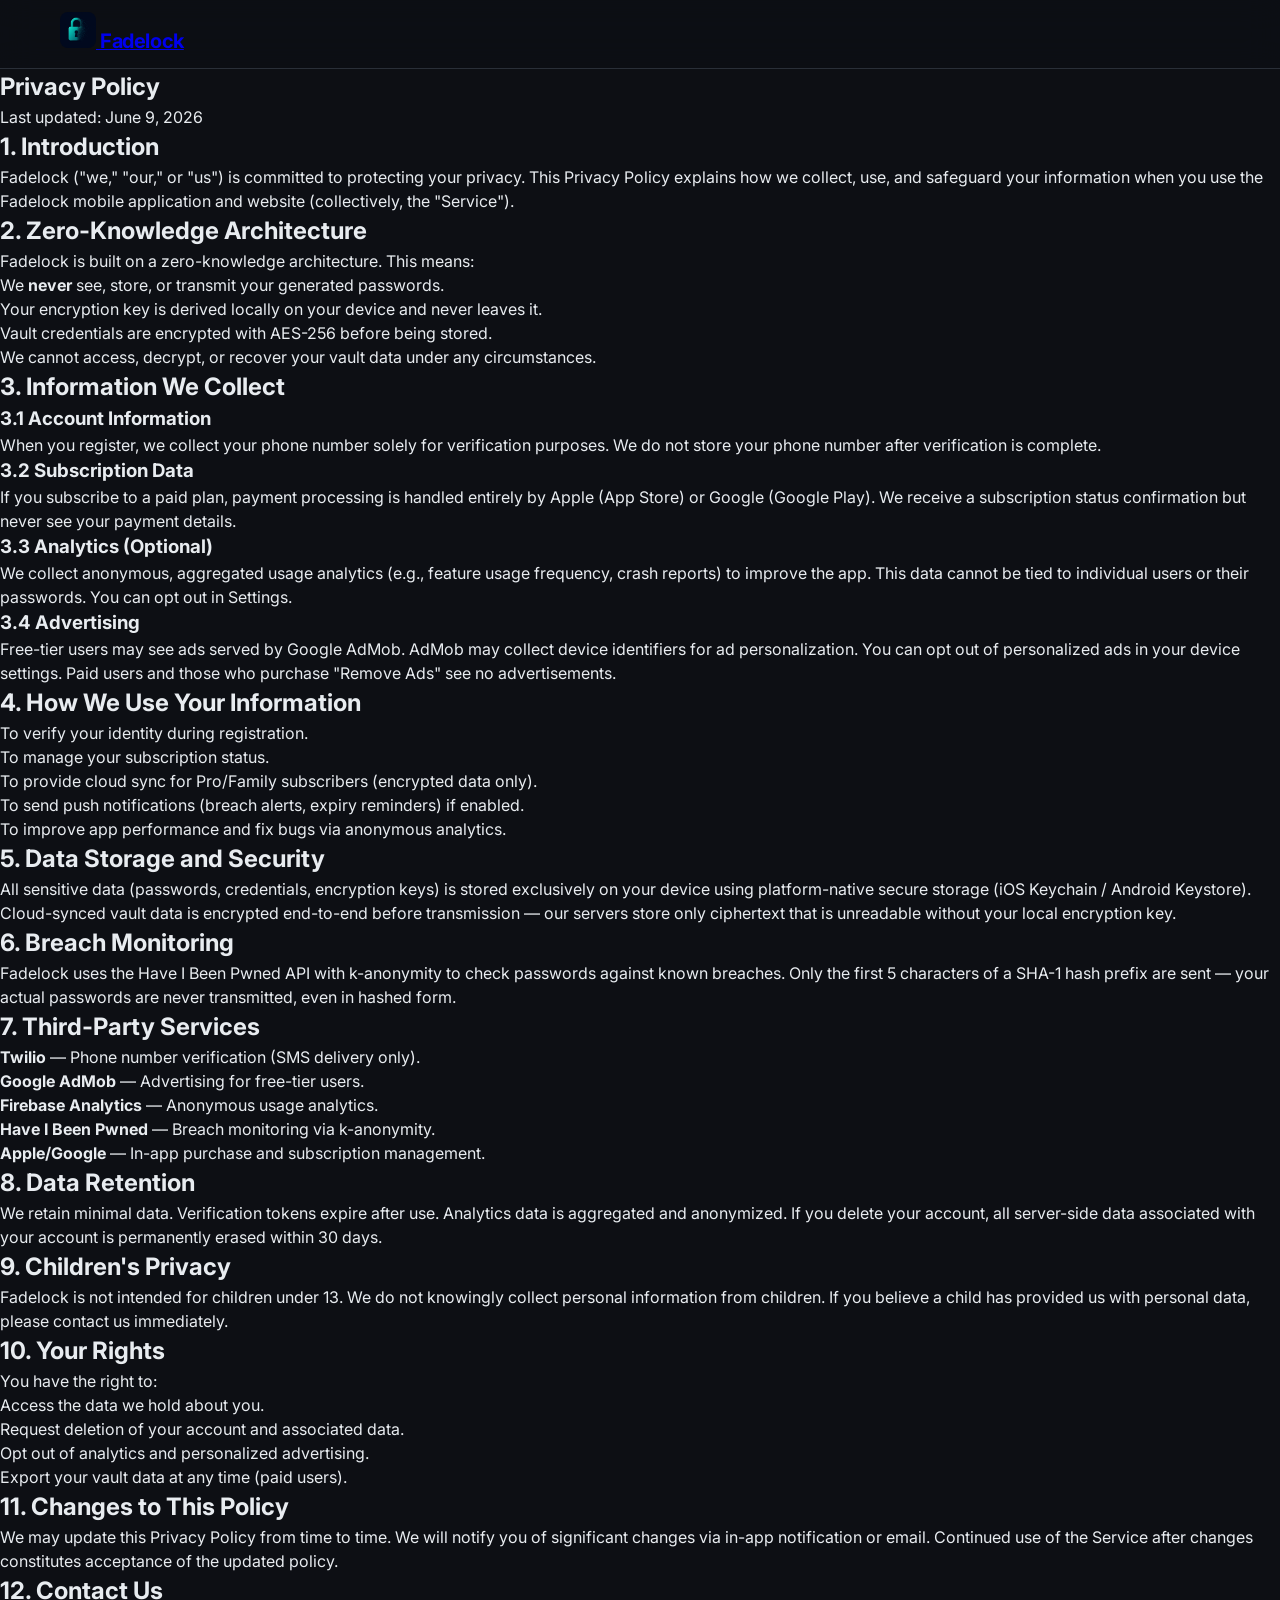
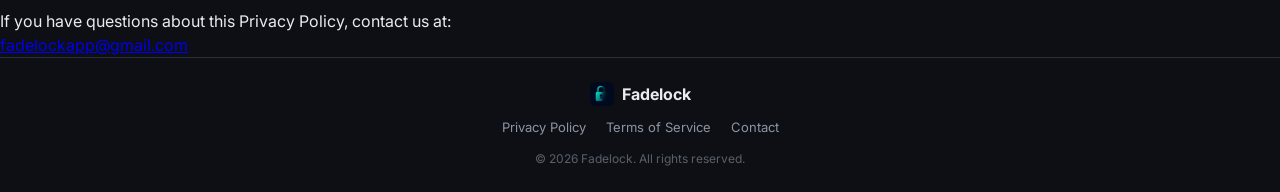
==== privacy.html @ 699e5ab9 "Create privacy.html" ====
<!DOCTYPE html>
<html lang="en">
<head>
  <meta charset="UTF-8">
  <meta name="viewport" content="width=device-width, initial-scale=1.0">
  <title>Privacy Policy — Fadelock</title>
  <meta name="description" content="Fadelock Privacy Policy. Learn how we protect your data with zero-knowledge architecture.">
  <meta name="theme-color" content="#0D0F14">
  <link rel="icon" type="image/x-icon" href="favicon.ico">
  <link rel="icon" type="image/png" sizes="32x32" href="favicon-32x32.png">
  <link rel="apple-touch-icon" sizes="180x180" href="apple-touch-icon.png">
  <link rel="preconnect" href="https://fonts.googleapis.com">
  <link rel="preconnect" href="https://fonts.gstatic.com" crossorigin>
  <link href="https://fonts.googleapis.com/css2?family=Inter:wght@400;500;600;700;800&display=swap" rel="stylesheet">
  <link rel="stylesheet" href="styles.css">
  <link rel="stylesheet" href="legal.css">
</head>
<body>
  <header class="header">
    <div class="header-inner">
      <div class="header-brand">
        <a href="index.html" class="header-brand-link">
          <img src="icon.png" alt="Fadelock" class="header-logo">
          <span class="header-title">Fadelock</span>
        </a>
      </div>
    </div>
  </header>

  <main class="legal-page">
    <article class="legal-content">
      <h1>Privacy Policy</h1>
      <p class="legal-updated">Last updated: June 9, 2026</p>

      <section>
        <h2>1. Introduction</h2>
        <p>Fadelock ("we," "our," or "us") is committed to protecting your privacy. This Privacy Policy explains how we collect, use, and safeguard your information when you use the Fadelock mobile application and website (collectively, the "Service").</p>
      </section>

      <section>
        <h2>2. Zero-Knowledge Architecture</h2>
        <p>Fadelock is built on a zero-knowledge architecture. This means:</p>
        <ul>
          <li>We <strong>never</strong> see, store, or transmit your generated passwords.</li>
          <li>Your encryption key is derived locally on your device and never leaves it.</li>
          <li>Vault credentials are encrypted with AES-256 before being stored.</li>
          <li>We cannot access, decrypt, or recover your vault data under any circumstances.</li>
        </ul>
      </section>

      <section>
        <h2>3. Information We Collect</h2>
        <h3>3.1 Account Information</h3>
        <p>When you register, we collect your phone number solely for verification purposes. We do not store your phone number after verification is complete.</p>

        <h3>3.2 Subscription Data</h3>
        <p>If you subscribe to a paid plan, payment processing is handled entirely by Apple (App Store) or Google (Google Play). We receive a subscription status confirmation but never see your payment details.</p>

        <h3>3.3 Analytics (Optional)</h3>
        <p>We collect anonymous, aggregated usage analytics (e.g., feature usage frequency, crash reports) to improve the app. This data cannot be tied to individual users or their passwords. You can opt out in Settings.</p>

        <h3>3.4 Advertising</h3>
        <p>Free-tier users may see ads served by Google AdMob. AdMob may collect device identifiers for ad personalization. You can opt out of personalized ads in your device settings. Paid users and those who purchase "Remove Ads" see no advertisements.</p>
      </section>

      <section>
        <h2>4. How We Use Your Information</h2>
        <ul>
          <li>To verify your identity during registration.</li>
          <li>To manage your subscription status.</li>
          <li>To provide cloud sync for Pro/Family subscribers (encrypted data only).</li>
          <li>To send push notifications (breach alerts, expiry reminders) if enabled.</li>
          <li>To improve app performance and fix bugs via anonymous analytics.</li>
        </ul>
      </section>

      <section>
        <h2>5. Data Storage and Security</h2>
        <p>All sensitive data (passwords, credentials, encryption keys) is stored exclusively on your device using platform-native secure storage (iOS Keychain / Android Keystore). Cloud-synced vault data is encrypted end-to-end before transmission — our servers store only ciphertext that is unreadable without your local encryption key.</p>
      </section>

      <section>
        <h2>6. Breach Monitoring</h2>
        <p>Fadelock uses the Have I Been Pwned API with k-anonymity to check passwords against known breaches. Only the first 5 characters of a SHA-1 hash prefix are sent — your actual passwords are never transmitted, even in hashed form.</p>
      </section>

      <section>
        <h2>7. Third-Party Services</h2>
        <ul>
          <li><strong>Twilio</strong> — Phone number verification (SMS delivery only).</li>
          <li><strong>Google AdMob</strong> — Advertising for free-tier users.</li>
          <li><strong>Firebase Analytics</strong> — Anonymous usage analytics.</li>
          <li><strong>Have I Been Pwned</strong> — Breach monitoring via k-anonymity.</li>
          <li><strong>Apple/Google</strong> — In-app purchase and subscription management.</li>
        </ul>
      </section>

      <section>
        <h2>8. Data Retention</h2>
        <p>We retain minimal data. Verification tokens expire after use. Analytics data is aggregated and anonymized. If you delete your account, all server-side data associated with your account is permanently erased within 30 days.</p>
      </section>

      <section>
        <h2>9. Children's Privacy</h2>
        <p>Fadelock is not intended for children under 13. We do not knowingly collect personal information from children. If you believe a child has provided us with personal data, please contact us immediately.</p>
      </section>

      <section>
        <h2>10. Your Rights</h2>
        <p>You have the right to:</p>
        <ul>
          <li>Access the data we hold about you.</li>
          <li>Request deletion of your account and associated data.</li>
          <li>Opt out of analytics and personalized advertising.</li>
          <li>Export your vault data at any time (paid users).</li>
        </ul>
      </section>

      <section>
        <h2>11. Changes to This Policy</h2>
        <p>We may update this Privacy Policy from time to time. We will notify you of significant changes via in-app notification or email. Continued use of the Service after changes constitutes acceptance of the updated policy.</p>
      </section>

      <section>
        <h2>12. Contact Us</h2>
        <p>If you have questions about this Privacy Policy, contact us at:</p>
        <p><a href="mailto:fadelockapp@gmail.com">fadelockapp@gmail.com</a></p>
      </section>
    </article>
  </main>

  <footer class="footer">
    <div class="footer-inner">
      <div class="footer-brand">
        <img src="icon.png" alt="Fadelock" class="footer-logo">
        <span>Fadelock</span>
      </div>
      <div class="footer-links">
        <a href="privacy.html">Privacy Policy</a>
        <a href="terms.html">Terms of Service</a>
        <a href="mailto:fadelockapp@gmail.com">Contact</a>
      </div>
      <p class="footer-copy">&copy; 2026 Fadelock. All rights reserved.</p>
    </div>
  </footer>
</body>
</html>
---- styles.css ----
/* ============================================
   Fadelock Website — styles.css
   Dark theme matching the mobile app branding
   ============================================ */

:root {
  --bg: #0D0F14;
  --bg-surface: #1A1D24;
  --bg-elevated: #22262E;
  --fg: #E8ECF0;
  --fg-muted: #8B95A3;
  --primary: #4A90FF;
  --primary-hover: #3A7FEE;
  --border: #2A2F38;
  --success: #34D399;
  --warning: #FBBF24;
  --error: #F87171;
  --accent: #A78BFA;
  --cyan: #22D3EE;
  --radius: 16px;
  --radius-sm: 10px;
  --radius-xs: 6px;
  --font: 'Inter', -apple-system, BlinkMacSystemFont, 'Segoe UI', Roboto, sans-serif;
  --max-width: 1200px;
  --transition: 0.2s ease;
}

/* Light theme overrides */
[data-theme="light"] {
  --bg: #F8F9FA;
  --bg-surface: #FFFFFF;
  --bg-elevated: #F0F2F5;
  --fg: #1A1D24;
  --fg-muted: #5F6B7A;
  --primary: #3B7FE8;
  --primary-hover: #2B6FD8;
  --border: #E2E5EA;
  --success: #16A34A;
  --warning: #D97706;
  --error: #DC2626;
  --accent: #7C3AED;
  --cyan: #0891B2;
}

*, *::before, *::after {
  box-sizing: border-box;
  margin: 0;
  padding: 0;
}

/* Smooth theme transition */
body,
.header,
.generator-card,
.password-display,
.feature-card,
.pricing-table,
.toggle-chip,
.store-btn,
.theme-toggle,
.copy-btn,
.footer {
  transition: background-color 0.3s ease, color 0.3s ease, border-color 0.3s ease;
}

html {
  scroll-behavior: smooth;
  font-size: 16px;
  -webkit-font-smoothing: antialiased;
  -moz-osx-font-smoothing: grayscale;
}

body {
  font-family: var(--font);
  background: var(--bg);
  color: var(--fg);
  min-height: 100vh;
  display: flex;
  flex-direction: column;
  line-height: 1.5;
}

/* ============================================
   Header
   ============================================ */

.header {
  position: sticky;
  top: 0;
  z-index: 100;
  background: rgba(13, 15, 20, 0.85);
  backdrop-filter: blur(16px);
  -webkit-backdrop-filter: blur(16px);
  border-bottom: 1px solid var(--border);
}

.header-inner {
  max-width: var(--max-width);
  margin: 0 auto;
  padding: 12px 20px;
  display: flex;
  align-items: center;
  justify-content: space-between;
}

.header-brand {
  display: flex;
  align-items: center;
  gap: 10px;
}

.header-logo {
  width: 36px;
  height: 36px;
  border-radius: 8px;
}

.header-title {
  font-size: 1.25rem;
  font-weight: 700;
  letter-spacing: -0.02em;
}

.header-links {
  display: flex;
  align-items: center;
  gap: 8px;
}

/* Theme Toggle */
.theme-toggle {
  display: flex;
  align-items: center;
  justify-content: center;
  width: 36px;
  height: 36px;
  border-radius: 50%;
  border: 1px solid var(--border);
  background: var(--bg-elevated);
  color: var(--fg-muted);
  cursor: pointer;
  transition: all var(--transition);
  -webkit-tap-highlight-color: transparent;
}

.theme-toggle:hover {
  color: var(--warning);
  border-color: var(--warning);
  background: rgba(251, 191, 36, 0.1);
}

.theme-toggle:active {
  transform: scale(0.9);
}

/* Dark mode: show sun icon, hide moon */
.theme-icon-sun {
  display: block;
}
.theme-icon-moon {
  display: none;
}

/* Light mode: show moon icon, hide sun */
[data-theme="light"] .theme-icon-sun {
  display: none;
}
[data-theme="light"] .theme-icon-moon {
  display: block;
}

.store-btn {
  display: inline-flex;
  align-items: center;
  gap: 6px;
  padding: 8px 14px;
  border-radius: var(--radius-sm);
  font-size: 0.8125rem;
  font-weight: 600;
  text-decoration: none;
  transition: all var(--transition);
}

.apple-btn {
  background: #fff;
  color: #000;
}

.apple-btn:hover {
  background: #e5e5e5;
  transform: translateY(-1px);
}

.google-btn {
  background: var(--primary);
  color: #fff;
}

.google-btn:hover {
  background: var(--primary-hover);
  transform: translateY(-1px);
}

/* ============================================
   Ad Slots
   ============================================ */

.ad-slot {
  display: flex;
  justify-content: center;
  padding: 8px 20px;
}

.ad-slot-top {
  padding-top: 12px;
}

.ad-slot-bottom {
  padding-bottom: 12px;
}

.ad-slot-sidebar {
  display: none;
  flex-shrink: 0;
  align-self: flex-start;
  position: sticky;
  top: 80px;
  width: 160px;
}

.ad-slot-middle {
  display: block;
  padding: 16px 0;
}

/* ============================================
   Hero Section
   ============================================ */

.hero {
  padding: 60px 20px 40px;
  text-align: center;
}

.hero-inner {
  max-width: 640px;
  margin: 0 auto;
}

.hero-badge {
  display: inline-flex;
  align-items: center;
  gap: 6px;
  padding: 6px 14px;
  border-radius: 20px;
  background: rgba(74, 144, 255, 0.1);
  border: 1px solid rgba(74, 144, 255, 0.2);
  color: var(--primary);
  font-size: 0.75rem;
  font-weight: 600;
  margin-bottom: 24px;
}

.hero-title {
  font-size: 3.5rem;
  font-weight: 900;
  letter-spacing: -0.04em;
  line-height: 1.1;
  margin-bottom: 16px;
}

.hero-accent {
  color: var(--success);
}

.hero-subtitle {
  font-size: 1.125rem;
  color: var(--fg-muted);
  line-height: 1.6;
  max-width: 480px;
  margin: 0 auto 32px;
}

.hero-store-buttons {
  display: flex;
  gap: 12px;
  justify-content: center;
  flex-wrap: wrap;
}

.hero-store-btn {
  display: inline-flex;
  align-items: center;
  gap: 10px;
  padding: 12px 20px;
  border-radius: var(--radius-sm);
  background: var(--bg-surface);
  border: 1px solid var(--border);
  color: var(--fg);
  text-decoration: none;
  transition: all var(--transition);
}

.hero-store-btn:hover {
  border-color: var(--primary);
  background: rgba(74, 144, 255, 0.08);
  transform: translateY(-1px);
}

.hero-store-text {
  display: flex;
  flex-direction: column;
  text-align: left;
}

.hero-store-small {
  font-size: 0.6875rem;
  color: var(--fg-muted);
  line-height: 1.2;
}

.hero-store-name {
  font-size: 0.9375rem;
  font-weight: 700;
  line-height: 1.3;
}

/* ============================================
   Main Content
   ============================================ */

.main {
  flex: 1;
  padding: 0 20px 40px;
}

.content-wrapper {
  max-width: var(--max-width);
  margin: 0 auto;
  display: flex;
  gap: 24px;
  justify-content: center;
}

.generator-section {
  flex: 1;
  max-width: 520px;
  min-width: 0;
}

.section-label {
  text-align: center;
  font-size: 0.75rem;
  font-weight: 700;
  letter-spacing: 0.15em;
  color: var(--fg-muted);
  margin-bottom: 16px;
  text-transform: uppercase;
}

/* ============================================
   Generator Card
   ============================================ */

.generator-card {
  background: var(--bg-surface);
  border: 1px solid var(--border);
  border-radius: var(--radius);
  padding: 28px 24px;
}

/* Password Display */

.password-display {
  position: relative;
  background: var(--bg);
  border: 1px solid var(--border);
  border-radius: var(--radius-sm);
  min-height: 72px;
  display: flex;
  align-items: center;
  justify-content: center;
  padding: 16px;
  margin-bottom: 8px;
  overflow: hidden;
}

.password-empty {
  display: flex;
  flex-direction: column;
  align-items: center;
  gap: 8px;
  color: var(--fg-muted);
  font-size: 0.875rem;
  text-align: center;
}

.lock-icon {
  opacity: 0.3;
}

.password-value-wrapper {
  display: flex;
  align-items: center;
  gap: 12px;
  width: 100%;
}

.password-value {
  flex: 1;
  font-family: 'SF Mono', 'Fira Code', 'Cascadia Code', 'Consolas', monospace;
  font-size: 1.5rem;
  font-weight: 600;
  letter-spacing: 0.08em;
  word-break: break-all;
  color: var(--primary);
  text-align: center;
  user-select: all;
  animation: fadeIn 0.3s ease;
}

@keyframes fadeIn {
  from { opacity: 0; transform: scale(0.95); }
  to { opacity: 1; transform: scale(1); }
}

.copy-btn {
  background: var(--bg-elevated);
  border: 1px solid var(--border);
  border-radius: var(--radius-xs);
  padding: 8px;
  cursor: pointer;
  color: var(--fg-muted);
  transition: all var(--transition);
  flex-shrink: 0;
  -webkit-tap-highlight-color: transparent;
  position: relative;
}

.copy-btn:hover {
  color: var(--primary);
  border-color: var(--primary);
  background: rgba(74, 144, 255, 0.1);
}

.copy-btn:active {
  transform: scale(0.92);
}

.copy-btn.copied {
  color: var(--success);
  border-color: var(--success);
  background: rgba(52, 211, 153, 0.1);
  animation: copyPop 0.4s ease;
}

.copy-btn .copy-icon-check {
  display: none;
}

.copy-btn.copied .copy-icon-copy {
  display: none;
}

.copy-btn.copied .copy-icon-check {
  display: block;
}

@keyframes copyPop {
  0% { transform: scale(1); }
  50% { transform: scale(1.2); }
  100% { transform: scale(1); }
}

.copy-toast {
  position: absolute;
  bottom: 8px;
  left: 50%;
  transform: translateX(-50%) translateY(8px);
  background: var(--success);
  color: #000;
  font-size: 0.75rem;
  font-weight: 600;
  padding: 4px 12px;
  border-radius: 20px;
  opacity: 0;
  pointer-events: none;
  transition: all 0.3s ease;
}

.copy-toast.show {
  opacity: 1;
  transform: translateX(-50%) translateY(0);
}

/* Timer Bar */

.timer-bar-container {
  position: relative;
  height: 6px;
  background: var(--bg-elevated);
  border-radius: 3px;
  margin-bottom: 16px;
  overflow: hidden;
}

.timer-bar {
  height: 100%;
  background: linear-gradient(90deg, var(--primary), var(--accent));
  border-radius: 3px;
  width: 100%;
  transition: width 0.1s linear;
}

.timer-text {
  position: absolute;
  right: 0;
  top: 12px;
  font-size: 0.75rem;
  color: var(--fg-muted);
  font-weight: 600;
  font-variant-numeric: tabular-nums;
}

/* Strength Indicator */

.strength-row {
  margin-bottom: 20px;
  opacity: 0;
  transition: opacity 0.3s ease;
}

.strength-row.visible {
  opacity: 1;
}

.strength-inline {
  display: flex;
  align-items: center;
  gap: 12px;
}

.strength-segments {
  display: flex;
  gap: 4px;
  flex: 1;
}

.strength-segment {
  flex: 1;
  height: 5px;
  border-radius: 3px;
  background: var(--bg-elevated);
  transition: background-color 0.3s ease, transform 0.3s ease;
}

.strength-segment.pulse {
  animation: segmentPulse 0.4s ease;
}

@keyframes segmentPulse {
  0% { transform: scaleY(1); }
  50% { transform: scaleY(2); }
  100% { transform: scaleY(1); }
}

.strength-label {
  font-size: 0.75rem;
  font-weight: 600;
  cursor: help;
  position: relative;
  white-space: nowrap;
  min-width: 70px;
  text-align: right;
}

.strength-label[title]:hover::after {
  content: attr(title);
  position: absolute;
  bottom: 120%;
  right: 0;
  background: var(--bg-elevated);
  color: var(--fg-primary);
  padding: 4px 10px;
  border-radius: 6px;
  font-size: 0.7rem;
  font-weight: 500;
  white-space: nowrap;
  pointer-events: none;
  border: 1px solid var(--border);
  box-shadow: 0 2px 8px rgba(0,0,0,0.3);
}

/* Pro badge */
.pro-badge-link {
  display: inline-flex;
  align-items: center;
  gap: 5px;
  text-decoration: none;
  transition: opacity 0.2s ease;
}

.pro-badge-link:hover {
  opacity: 0.8;
}

.pro-badge {
  background: linear-gradient(135deg, #F59E0B, #D97706);
  color: #fff;
  font-size: 0.6rem;
  font-weight: 700;
  padding: 2px 6px;
  border-radius: 4px;
  letter-spacing: 0.5px;
  position: relative;
  overflow: hidden;
}

.pro-badge::after {
  content: '';
  position: absolute;
  top: 0;
  left: -100%;
  width: 100%;
  height: 100%;
  background: linear-gradient(
    90deg,
    transparent,
    rgba(255, 255, 255, 0.3),
    transparent
  );
  animation: shimmer 2.5s infinite;
}

@keyframes shimmer {
  0% { left: -100%; }
  100% { left: 100%; }
}

.pro-badge-text {
  font-size: 0.7rem;
  color: var(--fg-muted);
}

/* Controls */

.control-group {
  margin-bottom: 20px;
}

.control-label-row {
  display: flex;
  justify-content: space-between;
  align-items: center;
  margin-bottom: 10px;
}

.control-label {
  font-size: 0.875rem;
  font-weight: 600;
  color: var(--fg);
}

.length-value {
  font-size: 1.125rem;
  font-weight: 700;
  color: var(--primary);
  font-variant-numeric: tabular-nums;
}

.length-note {
  font-size: 0.75rem;
  color: var(--fg-muted);
}

/* Range Slider */

.length-slider {
  -webkit-appearance: none;
  appearance: none;
  width: 100%;
  height: 6px;
  background: var(--bg-elevated);
  border-radius: 3px;
  outline: none;
  cursor: pointer;
  touch-action: manipulation;
}

.length-slider::-webkit-slider-thumb {
  -webkit-appearance: none;
  appearance: none;
  width: 24px;
  height: 24px;
  border-radius: 50%;
  background: var(--primary);
  cursor: pointer;
  border: 3px solid var(--bg-surface);
  box-shadow: 0 2px 8px rgba(74, 144, 255, 0.3);
  transition: transform var(--transition);
}

.length-slider::-webkit-slider-thumb:hover {
  transform: scale(1.15);
}

.length-slider::-moz-range-thumb {
  width: 24px;
  height: 24px;
  border-radius: 50%;
  background: var(--primary);
  cursor: pointer;
  border: 3px solid var(--bg-surface);
  box-shadow: 0 2px 8px rgba(74, 144, 255, 0.3);
}

/* Toggle Chips */

.toggle-grid {
  display: grid;
  grid-template-columns: repeat(4, 1fr);
  gap: 8px;
}

.toggle-chip {
  padding: 12px 4px;
  border-radius: var(--radius-xs);
  border: 1px solid var(--border);
  background: var(--bg);
  color: var(--fg-muted);
  -webkit-tap-highlight-color: transparent;
  touch-action: manipulation;
  font-size: 0.9375rem;
  font-weight: 600;
  cursor: pointer;
  transition: all var(--transition);
  font-family: 'SF Mono', 'Fira Code', monospace;
  text-align: center;
}

.toggle-chip:hover {
  border-color: var(--primary);
}

.toggle-chip.active {
  background: rgba(74, 144, 255, 0.12);
  border-color: var(--primary);
  color: var(--primary);
}

.toggle-chip:active {
  transform: scale(0.95);
}

/* Strength Preview */

.strength-preview {
  display: flex;
  justify-content: space-between;
  align-items: center;
  margin-bottom: 16px;
  padding: 0 2px;
}

.strength-preview-label {
  font-size: 0.8125rem;
  font-weight: 600;
  color: var(--warning);
}

.strength-preview-time {
  font-size: 0.75rem;
  color: var(--fg-muted);
}

/* Generate Button */

.generate-area {
  margin-top: 4px;
}

.generate-btn {
  width: 100%;
  display: flex;
  align-items: center;
  justify-content: center;
  gap: 10px;
  -webkit-tap-highlight-color: transparent;
  touch-action: manipulation;
  padding: 16px;
  border-radius: var(--radius-sm);
  border: none;
  background: linear-gradient(135deg, var(--primary), #6366F1);
  color: #fff;
  font-size: 1rem;
  font-weight: 700;
  cursor: pointer;
  transition: all var(--transition);
  font-family: var(--font);
  letter-spacing: -0.01em;
}

.generate-btn:hover {
  transform: translateY(-1px);
  box-shadow: 0 8px 24px rgba(74, 144, 255, 0.3);
}

.generate-btn:active {
  transform: scale(0.98);
}

.generate-btn:disabled {
  opacity: 0.5;
  cursor: not-allowed;
  transform: none;
  box-shadow: none;
}

/* Keyboard Hint */

.keyboard-hint {
  text-align: center;
  font-size: 0.75rem;
  color: var(--fg-muted);
  margin-top: 8px;
  opacity: 0.6;
}

.keyboard-hint kbd {
  display: inline-block;
  padding: 2px 6px;
  font-family: inherit;
  font-size: 0.7rem;
  font-weight: 600;
  color: var(--fg);
  background: var(--bg-elevated);
  border: 1px solid var(--border);
  border-radius: 4px;
  box-shadow: 0 1px 2px rgba(0, 0, 0, 0.2);
}

/* Hide keyboard hint on mobile (no keyboard) */
@media (hover: none) {
  .keyboard-hint {
    display: none;
  }
}

/* Cooldown Display */

.cooldown-display {
  display: flex;
  align-items: center;
  gap: 12px;
  padding: 16px;
  background: rgba(251, 191, 36, 0.08);
  border: 1px solid rgba(251, 191, 36, 0.2);
  border-radius: var(--radius-sm);
}

.cooldown-icon {
  color: var(--warning);
  flex-shrink: 0;
}

.cooldown-info {
  display: flex;
  flex-direction: column;
}

.cooldown-label {
  font-size: 0.75rem;
  color: var(--fg-muted);
}

.cooldown-timer {
  font-size: 1.25rem;
  font-weight: 700;
  color: var(--warning);
  font-variant-numeric: tabular-nums;
  letter-spacing: 0.05em;
}

/* ============================================
   Features Section
   ============================================ */

.features-section {
  padding: 60px 20px;
  max-width: var(--max-width);
  margin: 0 auto;
}

.section-title {
  text-align: center;
  font-size: 2rem;
  font-weight: 800;
  letter-spacing: -0.03em;
  margin-bottom: 40px;
}

.features-grid {
  display: grid;
  grid-template-columns: repeat(2, 1fr);
  gap: 16px;
}

.feature-card {
  background: var(--bg-surface);
  border: 1px solid var(--border);
  border-radius: var(--radius);
  padding: 24px;
  transition: border-color var(--transition);
}

.feature-card:hover {
  border-color: var(--primary);
}

.feature-card h3 {
  font-size: 1rem;
  font-weight: 700;
  margin-bottom: 8px;
}

.feature-card p {
  font-size: 0.8125rem;
  color: var(--fg-muted);
  line-height: 1.5;
}

.feature-icon {
  width: 40px;
  height: 40px;
  border-radius: 10px;
  display: flex;
  align-items: center;
  justify-content: center;
  margin-bottom: 14px;
}

.feature-icon-blue { background: rgba(74, 144, 255, 0.12); color: var(--primary); }
.feature-icon-green { background: rgba(52, 211, 153, 0.12); color: var(--success); }
.feature-icon-purple { background: rgba(167, 139, 250, 0.12); color: var(--accent); }
.feature-icon-yellow { background: rgba(251, 191, 36, 0.12); color: var(--warning); }
.feature-icon-red { background: rgba(248, 113, 113, 0.12); color: var(--error); }
.feature-icon-cyan { background: rgba(34, 211, 238, 0.12); color: var(--cyan); }

/* ============================================
   Pricing Section
   ============================================ */

.pricing-section {
  padding: 60px 20px;
  max-width: 800px;
  margin: 0 auto;
}

.pricing-table-wrapper {
  overflow-x: auto;
  border-radius: var(--radius);
  border: 1px solid var(--border);
}

.pricing-table {
  width: 100%;
  border-collapse: collapse;
  font-size: 0.875rem;
}

.pricing-table th,
.pricing-table td {
  padding: 14px 16px;
  text-align: center;
  border-bottom: 1px solid var(--border);
}

.pricing-table th {
  background: var(--bg-surface);
  font-weight: 700;
  font-size: 0.8125rem;
  text-transform: uppercase;
  letter-spacing: 0.05em;
  color: var(--fg-muted);
}

.pricing-feature-col {
  text-align: left !important;
  width: 30%;
}

.pricing-plan-col {
  width: 23.3%;
}

.pricing-highlight {
  color: var(--primary) !important;
}

.pricing-highlight-family {
  color: var(--success) !important;
}

.pricing-price {
  display: block;
  font-size: 0.75rem;
  font-weight: 500;
  opacity: 0.8;
  margin-top: 2px;
}

.pricing-table td {
  color: var(--fg-muted);
}

.pricing-table td:first-child {
  text-align: left;
  color: var(--fg);
  font-weight: 500;
}

.pricing-table tr:last-child td {
  border-bottom: none;
}

.check-mark {
  color: var(--success);
  font-weight: 700;
  font-size: 1.125rem;
}

/* ============================================
   Final CTA
   ============================================ */

.final-cta {
  padding: 60px 20px;
  text-align: center;
}

.cta-title {
  font-size: 2rem;
  font-weight: 800;
  letter-spacing: -0.03em;
  margin-bottom: 12px;
}

.cta-subtitle {
  font-size: 1rem;
  color: var(--fg-muted);
  margin-bottom: 28px;
}

.cta-buttons-final {
  display: flex;
  gap: 12px;
  justify-content: center;
  flex-wrap: wrap;
}

/* ============================================
   Social Proof
   ============================================ */

.social-proof {
  padding: 48px 20px;
  border-top: 1px solid var(--border);
  border-bottom: 1px solid var(--border);
}

.social-proof-inner {
  max-width: var(--max-width);
  margin: 0 auto;
  display: flex;
  justify-content: center;
  gap: 48px;
  flex-wrap: wrap;
}

.proof-stat {
  display: flex;
  flex-direction: column;
  align-items: center;
  gap: 4px;
}

.proof-number {
  font-size: 2rem;
  font-weight: 800;
  color: var(--primary);
  letter-spacing: -0.02em;
}

.proof-stat:nth-child(3) .proof-number {
  color: var(--success);
}

.proof-label {
  font-size: 0.875rem;
  color: var(--fg-muted);
  text-align: center;
}

/* ============================================
   Testimonials Section
   ============================================ */

.testimonials-section {
  padding: 60px 20px;
  max-width: 900px;
  margin: 0 auto;
}

.testimonials-grid {
  display: grid;
  grid-template-columns: repeat(3, 1fr);
  gap: 20px;
  margin-top: 32px;
}

.testimonial-card {
  background: var(--bg-surface);
  border: 1px solid var(--border);
  border-radius: var(--radius);
  padding: 24px;
  display: flex;
  flex-direction: column;
  gap: 16px;
  transition: transform var(--transition), box-shadow var(--transition), border-color var(--transition);
}

.testimonial-card:hover {
  transform: translateY(-2px);
  box-shadow: 0 8px 24px rgba(0, 0, 0, 0.2);
  border-color: var(--primary);
}

.testimonial-stars {
  color: var(--warning);
  font-size: 1.1rem;
  letter-spacing: 2px;
}

.testimonial-quote {
  font-size: 0.875rem;
  line-height: 1.6;
  color: var(--fg);
  font-style: italic;
  flex: 1;
}

.testimonial-author {
  display: flex;
  align-items: center;
  gap: 12px;
  padding-top: 12px;
  border-top: 1px solid var(--border);
}

.testimonial-avatar {
  width: 40px;
  height: 40px;
  border-radius: 50%;
  background: linear-gradient(135deg, var(--primary), var(--accent));
  display: flex;
  align-items: center;
  justify-content: center;
  font-size: 0.8rem;
  font-weight: 700;
  color: #fff;
  flex-shrink: 0;
}

.testimonial-info {
  display: flex;
  flex-direction: column;
  gap: 2px;
}

.testimonial-name {
  font-size: 0.875rem;
  font-weight: 600;
  color: var(--fg);
}

.testimonial-role {
  font-size: 0.75rem;
  color: var(--fg-muted);
}

/* ============================================
   FAQ Section
   ============================================ */

.faq-section {
  padding: 60px 20px;
  max-width: 720px;
  margin: 0 auto;
}

.faq-list {
  display: flex;
  flex-direction: column;
  gap: 8px;
  margin-top: 32px;
}

.faq-item {
  background: var(--bg-surface);
  border: 1px solid var(--border);
  border-radius: var(--radius-sm);
  overflow: hidden;
  transition: border-color var(--transition);
}

.faq-item[open] {
  border-color: var(--primary);
}

.faq-question {
  padding: 16px 20px;
  font-weight: 600;
  font-size: 0.9375rem;
  color: var(--fg);
  cursor: pointer;
  list-style: none;
  display: flex;
  align-items: center;
  justify-content: space-between;
  gap: 12px;
  transition: color var(--transition);
  -webkit-tap-highlight-color: transparent;
}

.faq-question::-webkit-details-marker {
  display: none;
}

.faq-question::after {
  content: "+";
  font-size: 1.25rem;
  font-weight: 300;
  color: var(--fg-muted);
  transition: transform 0.3s ease;
  flex-shrink: 0;
}

.faq-item[open] .faq-question::after {
  content: "\2212";
  color: var(--primary);
}

.faq-question:hover {
  color: var(--primary);
}

.faq-answer {
  padding: 0 20px 16px;
  font-size: 0.875rem;
  color: var(--fg-muted);
  line-height: 1.7;
}

/* ============================================
   Footer
   ============================================ */

.footer {
  border-top: 1px solid var(--border);
  padding: 24px 20px;
}

.footer-inner {
  max-width: var(--max-width);
  margin: 0 auto;
  display: flex;
  flex-direction: column;
  align-items: center;
  gap: 12px;
}

.footer-brand {
  display: flex;
  align-items: center;
  gap: 8px;
  font-weight: 700;
}

.footer-logo {
  width: 24px;
  height: 24px;
  border-radius: 6px;
}

.footer-links {
  display: flex;
  gap: 20px;
}

.footer-links a {
  color: var(--fg-muted);
  font-size: 0.8125rem;
  text-decoration: none;
  transition: color var(--transition);
}

.footer-links a:hover {
  color: var(--primary);
}

.footer-copy {
  font-size: 0.75rem;
  color: var(--fg-muted);
  opacity: 0.6;
}

/* ============================================
   Desktop (>= 1024px)
   ============================================ */

@media (min-width: 1024px) {
  .ad-slot-sidebar {
    display: flex;
  }

  .ad-slot-middle {
    display: none;
  }

  .generator-card {
    padding: 36px 32px;
  }

  .features-grid {
    grid-template-columns: repeat(3, 1fr);
  }
}

/* ============================================
   Tablet (768px - 1023px)
   ============================================ */

@media (min-width: 768px) and (max-width: 1023px) {
  .features-grid {
    grid-template-columns: repeat(2, 1fr);
  }

  .testimonials-grid {
    grid-template-columns: repeat(2, 1fr);
  }

  .testimonials-grid .testimonial-card:last-child {
    grid-column: 1 / -1;
    max-width: 400px;
    margin: 0 auto;
  }
}

/* ============================================
   Mobile (< 768px)
   ============================================ */

@media (max-width: 767px) {
  .header-inner {
    padding: 10px 16px;
  }

  .store-btn span {
    display: none;
  }

  .store-btn {
    padding: 8px;
  }

  .hero {
    padding: 40px 16px 24px;
  }

  .hero-title {
    font-size: 2.5rem;
  }

  .hero-subtitle {
    font-size: 1rem;
  }

  .hero-store-buttons {
    flex-direction: column;
    align-items: center;
  }

  .hero-store-btn {
    width: 100%;
    max-width: 280px;
    justify-content: center;
  }

  .main {
    padding: 0 16px 24px;
  }

  .generator-card {
    padding: 20px 16px;
    border-radius: 12px;
  }

  .password-value {
    font-size: 1.125rem;
  }

  .toggle-grid {
    grid-template-columns: repeat(4, 1fr);
    gap: 6px;
  }

  /* Strength segments - slightly taller for touch visibility */
  .strength-segment {
    height: 6px;
  }

  .strength-inline {
    gap: 10px;
  }

  .strength-label {
    font-size: 0.7rem;
    min-width: 60px;
  }

  /* Pro badge - ensure touch target is large enough */
  .pro-badge-link {
    padding: 4px 2px;
    -webkit-tap-highlight-color: transparent;
  }

  .pro-badge {
    font-size: 0.55rem;
    padding: 2px 5px;
  }

  .pro-badge-text {
    font-size: 0.65rem;
  }

  /* Tooltip on mobile - show on tap via :active */
  .strength-label[title]:active::after {
    content: attr(title);
    position: absolute;
    bottom: 120%;
    right: 0;
    background: var(--bg-elevated);
    color: var(--fg);
    padding: 4px 10px;
    border-radius: 6px;
    font-size: 0.7rem;
    font-weight: 500;
    white-space: nowrap;
    pointer-events: none;
    border: 1px solid var(--border);
    box-shadow: 0 2px 8px rgba(0,0,0,0.3);
  }

  .features-section {
    padding: 40px 16px;
  }

  .features-grid {
    grid-template-columns: 1fr;
  }

  .section-title {
    font-size: 1.5rem;
  }

  .pricing-section {
    padding: 40px 16px;
  }

  .pricing-table th,
  .pricing-table td {
    padding: 10px 8px;
    font-size: 0.75rem;
  }

  .final-cta {
    padding: 40px 16px;
  }

  .cta-title {
    font-size: 1.5rem;
  }

  .cta-buttons-final {
    flex-direction: column;
    align-items: center;
  }

  .social-proof-inner {
    gap: 24px;
  }

  .proof-number {
    font-size: 1.5rem;
  }

  .proof-label {
    font-size: 0.75rem;
  }

  .testimonials-section {
    padding: 40px 16px;
  }

  .testimonials-grid {
    grid-template-columns: 1fr;
    gap: 16px;
  }

  .testimonial-card {
    padding: 20px;
  }

  .testimonial-quote {
    font-size: 0.8125rem;
  }

  .faq-section {
    padding: 40px 16px;
  }

  .faq-question {
    padding: 14px 16px;
    font-size: 0.875rem;
  }

  .faq-answer {
    padding: 0 16px 14px;
    font-size: 0.8125rem;
  }

  .ad-slot-middle {
    display: block;
  }
}

/* ============================================
   Animations
   ============================================ */

@keyframes pulse {
  0%, 100% { opacity: 1; }
  50% { opacity: 0.6; }
}

@keyframes fadeUp {
  from {
    opacity: 0;
    transform: translateY(24px);
  }
  to {
    opacity: 1;
    transform: translateY(0);
  }
}

.testimonial-card {
  opacity: 0;
  transform: translateY(24px);
}

.testimonial-card.visible {
  animation: fadeUp 0.5s ease forwards;
}

.testimonial-card.visible:nth-child(2) {
  animation-delay: 0.12s;
}

.testimonial-card.visible:nth-child(3) {
  animation-delay: 0.24s;
}

.generating {
  animation: pulse 0.6s ease-in-out;
}

/* Selection color */
::selection {
  background: rgba(74, 144, 255, 0.3);
  color: var(--fg);
}

/* Scrollbar */
::-webkit-scrollbar {
  width: 6px;
}

::-webkit-scrollbar-track {
  background: var(--bg);
}

::-webkit-scrollbar-thumb {
  background: var(--border);
  border-radius: 3px;
}

::-webkit-scrollbar-thumb:hover {
  background: var(--fg-muted);
}
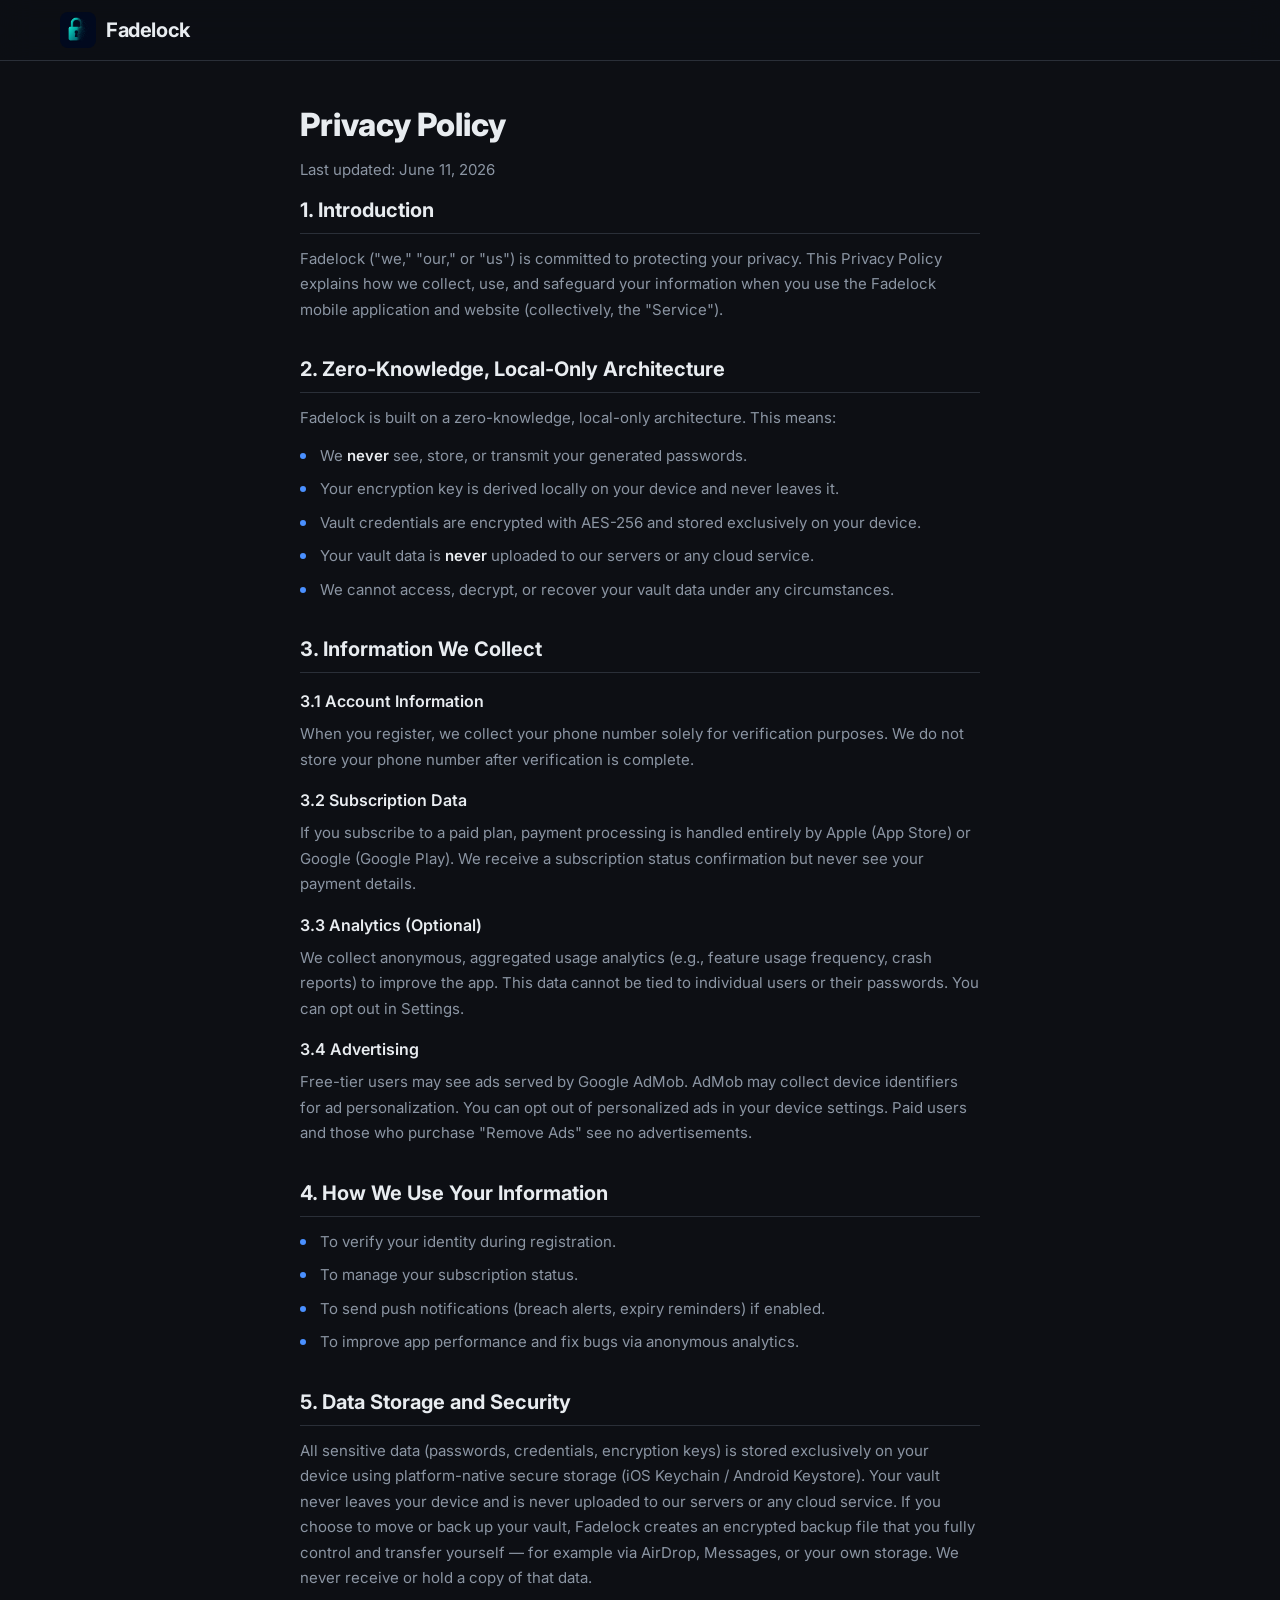
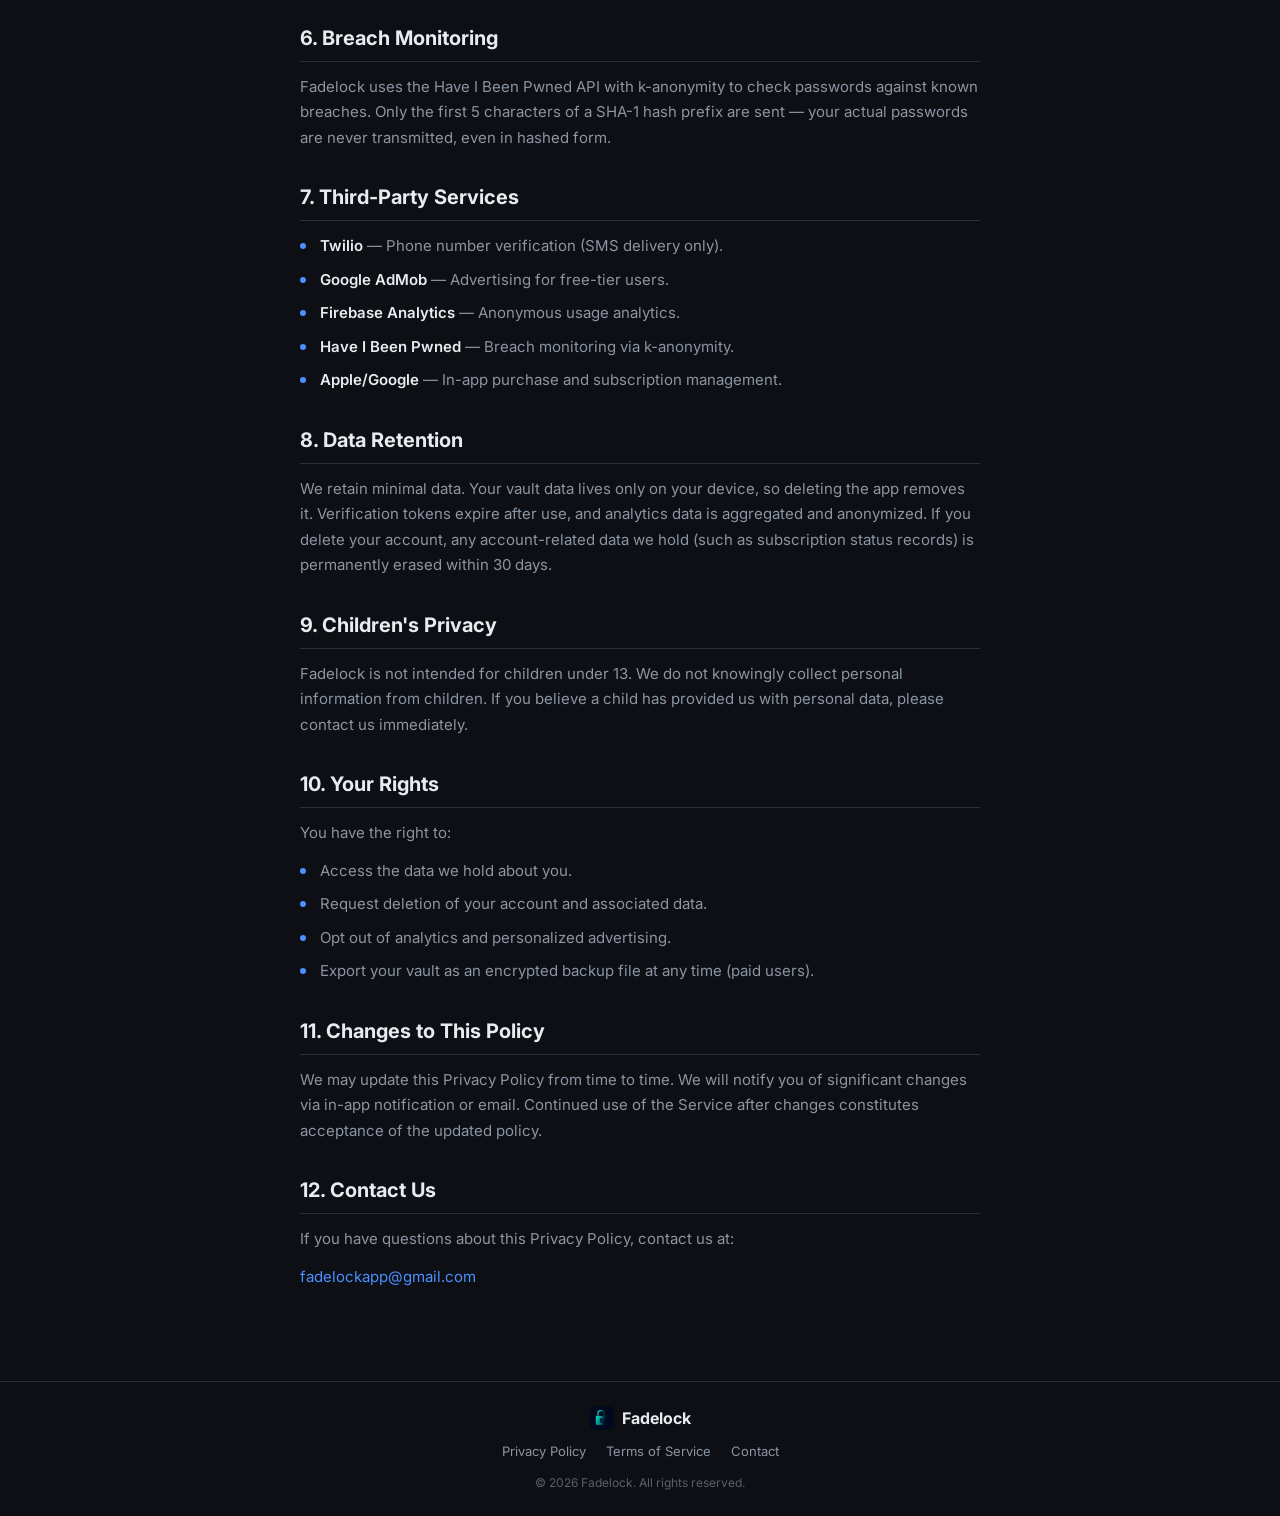
==== commit 6c006e39: "Update privacy.html" ====
--- a/privacy.html
+++ b/privacy.html
@@ -1,147 +1,147 @@
 <!DOCTYPE html>
 <html lang="en">
 <head>
-  <meta charset="UTF-8">
-  <meta name="viewport" content="width=device-width, initial-scale=1.0">
-  <title>Privacy Policy — Fadelock</title>
-  <meta name="description" content="Fadelock Privacy Policy. Learn how we protect your data with zero-knowledge architecture.">
-  <meta name="theme-color" content="#0D0F14">
-  <link rel="icon" type="image/x-icon" href="favicon.ico">
-  <link rel="icon" type="image/png" sizes="32x32" href="favicon-32x32.png">
-  <link rel="apple-touch-icon" sizes="180x180" href="apple-touch-icon.png">
-  <link rel="preconnect" href="https://fonts.googleapis.com">
-  <link rel="preconnect" href="https://fonts.gstatic.com" crossorigin>
-  <link href="https://fonts.googleapis.com/css2?family=Inter:wght@400;500;600;700;800&display=swap" rel="stylesheet">
-  <link rel="stylesheet" href="styles.css">
-  <link rel="stylesheet" href="legal.css">
+<meta charset="UTF-8">
+<meta name="viewport" content="width=device-width, initial-scale=1.0">
+<title>Privacy Policy — Fadelock</title>
+<meta name="description" content="Fadelock Privacy Policy. Learn how we protect your data with zero-knowledge, local-only architecture.">
+<meta name="theme-color" content="#0D0F14">
+<link rel="icon" type="image/x-icon" href="favicon.ico">
+<link rel="icon" type="image/png" sizes="32x32" href="favicon-32x32.png">
+<link rel="apple-touch-icon" sizes="180x180" href="apple-touch-icon.png">
+<link rel="preconnect" href="https://fonts.googleapis.com">
+<link rel="preconnect" href="https://fonts.gstatic.com" crossorigin>
+<link href="https://fonts.googleapis.com/css2?family=Inter:wght@400;500;600;700;800&display=swap" rel="stylesheet">
+<link rel="stylesheet" href="styles.css">
+<link rel="stylesheet" href="legal.css">
 </head>
 <body>
-  <header class="header">
-    <div class="header-inner">
-      <div class="header-brand">
-        <a href="index.html" class="header-brand-link">
-          <img src="icon.png" alt="Fadelock" class="header-logo">
-          <span class="header-title">Fadelock</span>
-        </a>
-      </div>
+<header class="header">
+  <div class="header-inner">
+    <div class="header-brand">
+      <a href="index.html" class="header-brand-link">
+        <img src="icon.png" alt="Fadelock" class="header-logo">
+        <span class="header-title">Fadelock</span>
+      </a>
     </div>
-  </header>
+  </div>
+</header>
 
-  <main class="legal-page">
-    <article class="legal-content">
-      <h1>Privacy Policy</h1>
-      <p class="legal-updated">Last updated: June 9, 2026</p>
+<main class="legal-page">
+  <article class="legal-content">
+    <h1>Privacy Policy</h1>
+    <p class="legal-updated">Last updated: June 11, 2026</p>
 
-      <section>
-        <h2>1. Introduction</h2>
-        <p>Fadelock ("we," "our," or "us") is committed to protecting your privacy. This Privacy Policy explains how we collect, use, and safeguard your information when you use the Fadelock mobile application and website (collectively, the "Service").</p>
-      </section>
+    <section>
+      <h2>1. Introduction</h2>
+      <p>Fadelock ("we," "our," or "us") is committed to protecting your privacy. This Privacy Policy explains how we collect, use, and safeguard your information when you use the Fadelock mobile application and website (collectively, the "Service").</p>
+    </section>
 
-      <section>
-        <h2>2. Zero-Knowledge Architecture</h2>
-        <p>Fadelock is built on a zero-knowledge architecture. This means:</p>
-        <ul>
-          <li>We <strong>never</strong> see, store, or transmit your generated passwords.</li>
-          <li>Your encryption key is derived locally on your device and never leaves it.</li>
-          <li>Vault credentials are encrypted with AES-256 before being stored.</li>
-          <li>We cannot access, decrypt, or recover your vault data under any circumstances.</li>
-        </ul>
-      </section>
+    <section>
+      <h2>2. Zero-Knowledge, Local-Only Architecture</h2>
+      <p>Fadelock is built on a zero-knowledge, local-only architecture. This means:</p>
+      <ul>
+        <li>We <strong>never</strong> see, store, or transmit your generated passwords.</li>
+        <li>Your encryption key is derived locally on your device and never leaves it.</li>
+        <li>Vault credentials are encrypted with AES-256 and stored exclusively on your device.</li>
+        <li>Your vault data is <strong>never</strong> uploaded to our servers or any cloud service.</li>
+        <li>We cannot access, decrypt, or recover your vault data under any circumstances.</li>
+      </ul>
+    </section>
 
-      <section>
-        <h2>3. Information We Collect</h2>
-        <h3>3.1 Account Information</h3>
-        <p>When you register, we collect your phone number solely for verification purposes. We do not store your phone number after verification is complete.</p>
+    <section>
+      <h2>3. Information We Collect</h2>
+      <h3>3.1 Account Information</h3>
+      <p>When you register, we collect your phone number solely for verification purposes. We do not store your phone number after verification is complete.</p>
 
-        <h3>3.2 Subscription Data</h3>
-        <p>If you subscribe to a paid plan, payment processing is handled entirely by Apple (App Store) or Google (Google Play). We receive a subscription status confirmation but never see your payment details.</p>
+      <h3>3.2 Subscription Data</h3>
+      <p>If you subscribe to a paid plan, payment processing is handled entirely by Apple (App Store) or Google (Google Play). We receive a subscription status confirmation but never see your payment details.</p>
 
-        <h3>3.3 Analytics (Optional)</h3>
-        <p>We collect anonymous, aggregated usage analytics (e.g., feature usage frequency, crash reports) to improve the app. This data cannot be tied to individual users or their passwords. You can opt out in Settings.</p>
+      <h3>3.3 Analytics (Optional)</h3>
+      <p>We collect anonymous, aggregated usage analytics (e.g., feature usage frequency, crash reports) to improve the app. This data cannot be tied to individual users or their passwords. You can opt out in Settings.</p>
 
-        <h3>3.4 Advertising</h3>
-        <p>Free-tier users may see ads served by Google AdMob. AdMob may collect device identifiers for ad personalization. You can opt out of personalized ads in your device settings. Paid users and those who purchase "Remove Ads" see no advertisements.</p>
-      </section>
+      <h3>3.4 Advertising</h3>
+      <p>Free-tier users may see ads served by Google AdMob. AdMob may collect device identifiers for ad personalization. You can opt out of personalized ads in your device settings. Paid users and those who purchase "Remove Ads" see no advertisements.</p>
+    </section>
 
-      <section>
-        <h2>4. How We Use Your Information</h2>
-        <ul>
-          <li>To verify your identity during registration.</li>
-          <li>To manage your subscription status.</li>
-          <li>To provide cloud sync for Pro/Family subscribers (encrypted data only).</li>
-          <li>To send push notifications (breach alerts, expiry reminders) if enabled.</li>
-          <li>To improve app performance and fix bugs via anonymous analytics.</li>
-        </ul>
-      </section>
+    <section>
+      <h2>4. How We Use Your Information</h2>
+      <ul>
+        <li>To verify your identity during registration.</li>
+        <li>To manage your subscription status.</li>
+        <li>To send push notifications (breach alerts, expiry reminders) if enabled.</li>
+        <li>To improve app performance and fix bugs via anonymous analytics.</li>
+      </ul>
+    </section>
 
-      <section>
-        <h2>5. Data Storage and Security</h2>
-        <p>All sensitive data (passwords, credentials, encryption keys) is stored exclusively on your device using platform-native secure storage (iOS Keychain / Android Keystore). Cloud-synced vault data is encrypted end-to-end before transmission — our servers store only ciphertext that is unreadable without your local encryption key.</p>
-      </section>
+    <section>
+      <h2>5. Data Storage and Security</h2>
+      <p>All sensitive data (passwords, credentials, encryption keys) is stored exclusively on your device using platform-native secure storage (iOS Keychain / Android Keystore). Your vault never leaves your device and is never uploaded to our servers or any cloud service. If you choose to move or back up your vault, Fadelock creates an encrypted backup file that you fully control and transfer yourself — for example via AirDrop, Messages, or your own storage. We never receive or hold a copy of that data.</p>
+    </section>
 
-      <section>
-        <h2>6. Breach Monitoring</h2>
-        <p>Fadelock uses the Have I Been Pwned API with k-anonymity to check passwords against known breaches. Only the first 5 characters of a SHA-1 hash prefix are sent — your actual passwords are never transmitted, even in hashed form.</p>
-      </section>
+    <section>
+      <h2>6. Breach Monitoring</h2>
+      <p>Fadelock uses the Have I Been Pwned API with k-anonymity to check passwords against known breaches. Only the first 5 characters of a SHA-1 hash prefix are sent — your actual passwords are never transmitted, even in hashed form.</p>
+    </section>
 
-      <section>
-        <h2>7. Third-Party Services</h2>
-        <ul>
-          <li><strong>Twilio</strong> — Phone number verification (SMS delivery only).</li>
-          <li><strong>Google AdMob</strong> — Advertising for free-tier users.</li>
-          <li><strong>Firebase Analytics</strong> — Anonymous usage analytics.</li>
-          <li><strong>Have I Been Pwned</strong> — Breach monitoring via k-anonymity.</li>
-          <li><strong>Apple/Google</strong> — In-app purchase and subscription management.</li>
-        </ul>
-      </section>
+    <section>
+      <h2>7. Third-Party Services</h2>
+      <ul>
+        <li><strong>Twilio</strong> — Phone number verification (SMS delivery only).</li>
+        <li><strong>Google AdMob</strong> — Advertising for free-tier users.</li>
+        <li><strong>Firebase Analytics</strong> — Anonymous usage analytics.</li>
+        <li><strong>Have I Been Pwned</strong> — Breach monitoring via k-anonymity.</li>
+        <li><strong>Apple/Google</strong> — In-app purchase and subscription management.</li>
+      </ul>
+    </section>
 
-      <section>
-        <h2>8. Data Retention</h2>
-        <p>We retain minimal data. Verification tokens expire after use. Analytics data is aggregated and anonymized. If you delete your account, all server-side data associated with your account is permanently erased within 30 days.</p>
-      </section>
+    <section>
+      <h2>8. Data Retention</h2>
+      <p>We retain minimal data. Your vault data lives only on your device, so deleting the app removes it. Verification tokens expire after use, and analytics data is aggregated and anonymized. If you delete your account, any account-related data we hold (such as subscription status records) is permanently erased within 30 days.</p>
+    </section>
 
-      <section>
-        <h2>9. Children's Privacy</h2>
-        <p>Fadelock is not intended for children under 13. We do not knowingly collect personal information from children. If you believe a child has provided us with personal data, please contact us immediately.</p>
-      </section>
+    <section>
+      <h2>9. Children's Privacy</h2>
+      <p>Fadelock is not intended for children under 13. We do not knowingly collect personal information from children. If you believe a child has provided us with personal data, please contact us immediately.</p>
+    </section>
 
-      <section>
-        <h2>10. Your Rights</h2>
-        <p>You have the right to:</p>
-        <ul>
-          <li>Access the data we hold about you.</li>
-          <li>Request deletion of your account and associated data.</li>
-          <li>Opt out of analytics and personalized advertising.</li>
-          <li>Export your vault data at any time (paid users).</li>
-        </ul>
-      </section>
+    <section>
+      <h2>10. Your Rights</h2>
+      <p>You have the right to:</p>
+      <ul>
+        <li>Access the data we hold about you.</li>
+        <li>Request deletion of your account and associated data.</li>
+        <li>Opt out of analytics and personalized advertising.</li>
+        <li>Export your vault as an encrypted backup file at any time (paid users).</li>
+      </ul>
+    </section>
 
-      <section>
-        <h2>11. Changes to This Policy</h2>
-        <p>We may update this Privacy Policy from time to time. We will notify you of significant changes via in-app notification or email. Continued use of the Service after changes constitutes acceptance of the updated policy.</p>
-      </section>
+    <section>
+      <h2>11. Changes to This Policy</h2>
+      <p>We may update this Privacy Policy from time to time. We will notify you of significant changes via in-app notification or email. Continued use of the Service after changes constitutes acceptance of the updated policy.</p>
+    </section>
 
-      <section>
-        <h2>12. Contact Us</h2>
-        <p>If you have questions about this Privacy Policy, contact us at:</p>
-        <p><a href="mailto:fadelockapp@gmail.com">fadelockapp@gmail.com</a></p>
-      </section>
-    </article>
-  </main>
+    <section>
+      <h2>12. Contact Us</h2>
+      <p>If you have questions about this Privacy Policy, contact us at:</p>
+      <p><a href="mailto:fadelockapp@gmail.com">fadelockapp@gmail.com</a></p>
+    </section>
+  </article>
+</main>
 
-  <footer class="footer">
-    <div class="footer-inner">
-      <div class="footer-brand">
-        <img src="icon.png" alt="Fadelock" class="footer-logo">
-        <span>Fadelock</span>
-      </div>
-      <div class="footer-links">
-        <a href="privacy.html">Privacy Policy</a>
-        <a href="terms.html">Terms of Service</a>
-        <a href="mailto:fadelockapp@gmail.com">Contact</a>
-      </div>
-      <p class="footer-copy">&copy; 2026 Fadelock. All rights reserved.</p>
+<footer class="footer">
+  <div class="footer-inner">
+    <div class="footer-brand">
+      <img src="icon.png" alt="Fadelock" class="footer-logo">
+      <span>Fadelock</span>
     </div>
-  </footer>
+    <div class="footer-links">
+      <a href="privacy.html">Privacy Policy</a>
+      <a href="terms.html">Terms of Service</a>
+      <a href="mailto:fadelockapp@gmail.com">Contact</a>
+    </div>
+    <p class="footer-copy">&copy; 2026 Fadelock. All rights reserved.</p>
+  </div>
+</footer>
 </body>
 </html>
--- a/legal.css
+++ b/legal.css
@@ -0,0 +1,120 @@
+/* ============================================
+   Legal Pages (Privacy Policy, Terms of Service)
+   ============================================ */
+
+.header-brand-link {
+  display: flex;
+  align-items: center;
+  gap: 10px;
+  text-decoration: none;
+  color: var(--fg);
+}
+
+.legal-page {
+  max-width: 720px;
+  margin: 0 auto;
+  padding: 40px 20px 60px;
+}
+
+.legal-content h1 {
+  font-size: 2rem;
+  font-weight: 800;
+  color: var(--fg);
+  margin-bottom: 8px;
+}
+
+.legal-updated {
+  font-size: 0.875rem;
+  color: var(--fg-muted);
+  margin-bottom: 40px;
+}
+
+.legal-content section {
+  margin-bottom: 32px;
+}
+
+.legal-content h2 {
+  font-size: 1.25rem;
+  font-weight: 700;
+  color: var(--fg);
+  margin-bottom: 12px;
+  padding-bottom: 8px;
+  border-bottom: 1px solid var(--border);
+}
+
+.legal-content h3 {
+  font-size: 1rem;
+  font-weight: 600;
+  color: var(--fg);
+  margin-top: 16px;
+  margin-bottom: 8px;
+}
+
+.legal-content p {
+  font-size: 0.9375rem;
+  line-height: 1.7;
+  color: var(--fg-muted);
+  margin-bottom: 12px;
+}
+
+.legal-content ul {
+  list-style: none;
+  padding: 0;
+  margin: 12px 0;
+}
+
+.legal-content ul li {
+  position: relative;
+  padding-left: 20px;
+  font-size: 0.9375rem;
+  line-height: 1.7;
+  color: var(--fg-muted);
+  margin-bottom: 8px;
+}
+
+.legal-content ul li::before {
+  content: "";
+  position: absolute;
+  left: 0;
+  top: 10px;
+  width: 6px;
+  height: 6px;
+  border-radius: 50%;
+  background: var(--primary);
+}
+
+.legal-content a {
+  color: var(--primary);
+  text-decoration: none;
+  transition: opacity 0.2s ease;
+}
+
+.legal-content a:hover {
+  opacity: 0.8;
+  text-decoration: underline;
+}
+
+.legal-content strong {
+  color: var(--fg);
+  font-weight: 600;
+}
+
+/* Mobile adjustments */
+@media (max-width: 767px) {
+  .legal-page {
+    padding: 24px 16px 40px;
+  }
+
+  .legal-content h1 {
+    font-size: 1.5rem;
+  }
+
+  .legal-content h2 {
+    font-size: 1.1rem;
+  }
+
+  .legal-content p,
+  .legal-content ul li {
+    font-size: 0.875rem;
+  }
+}
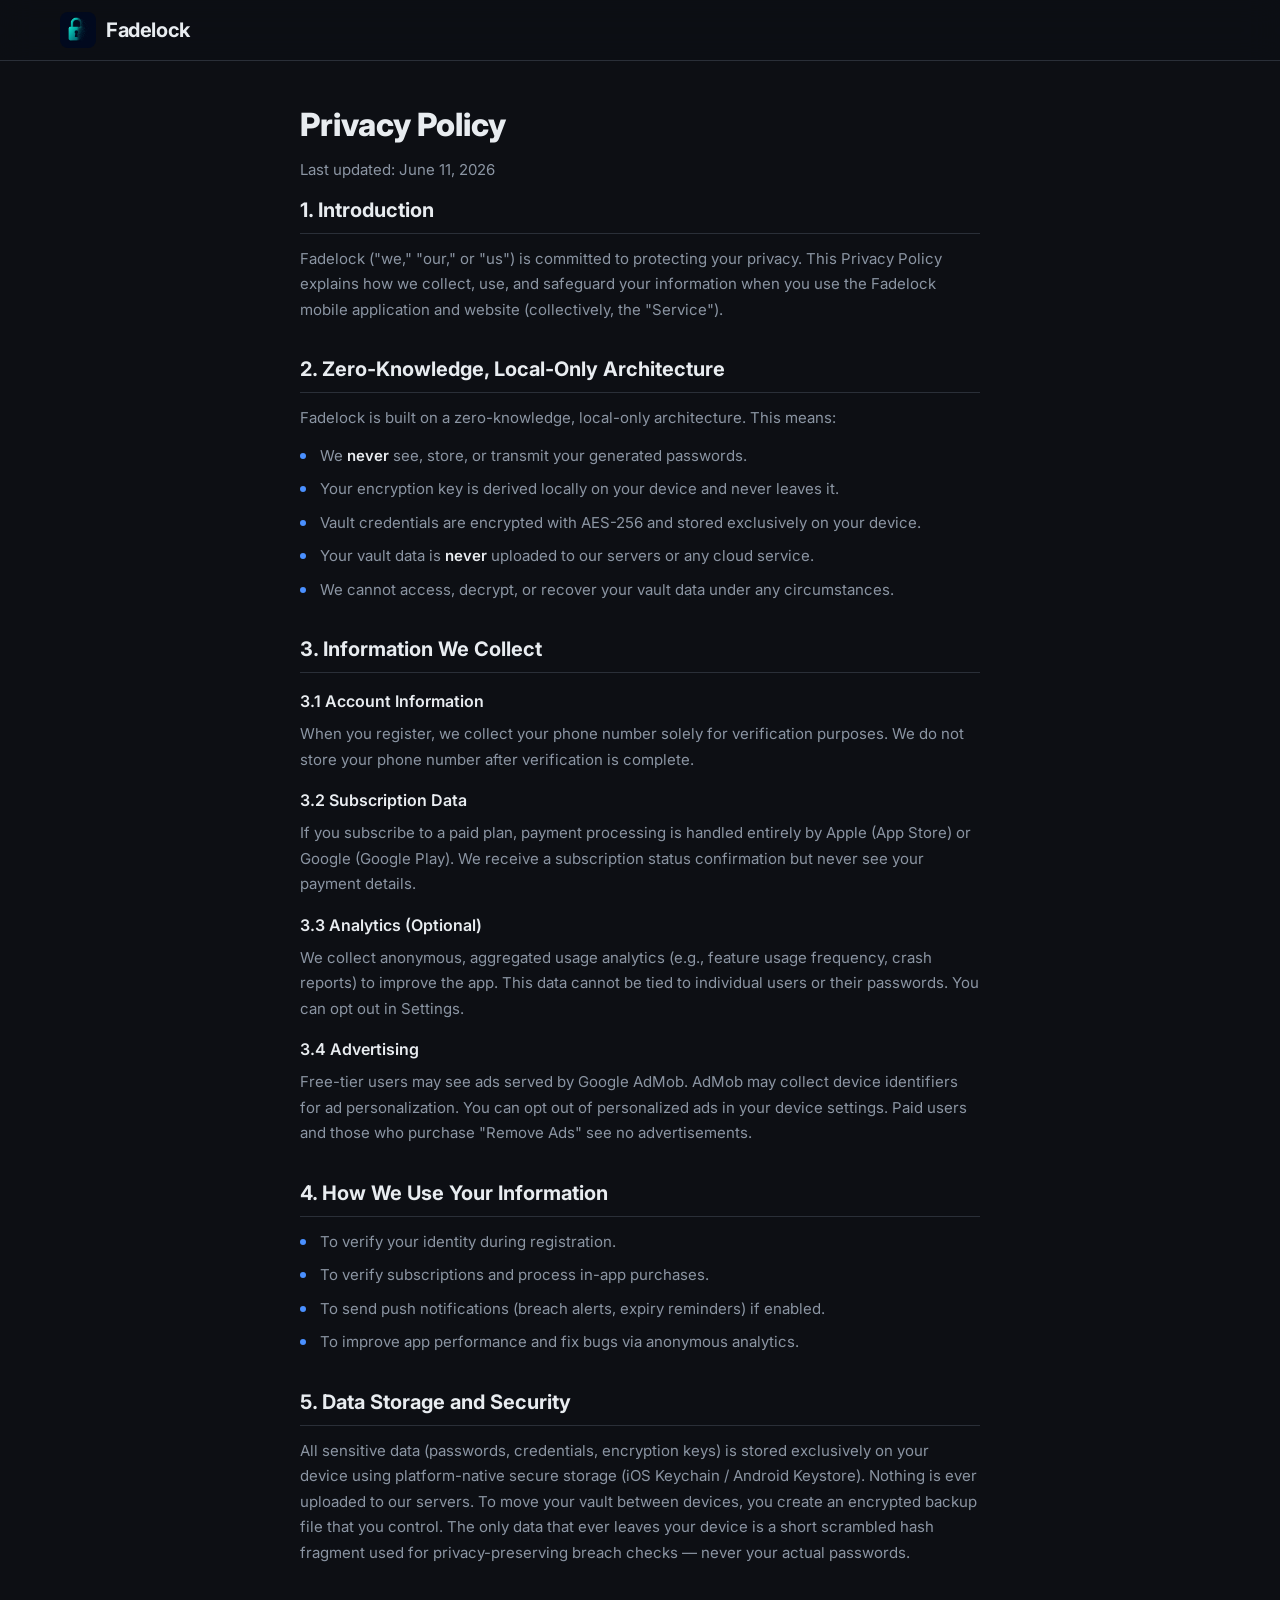
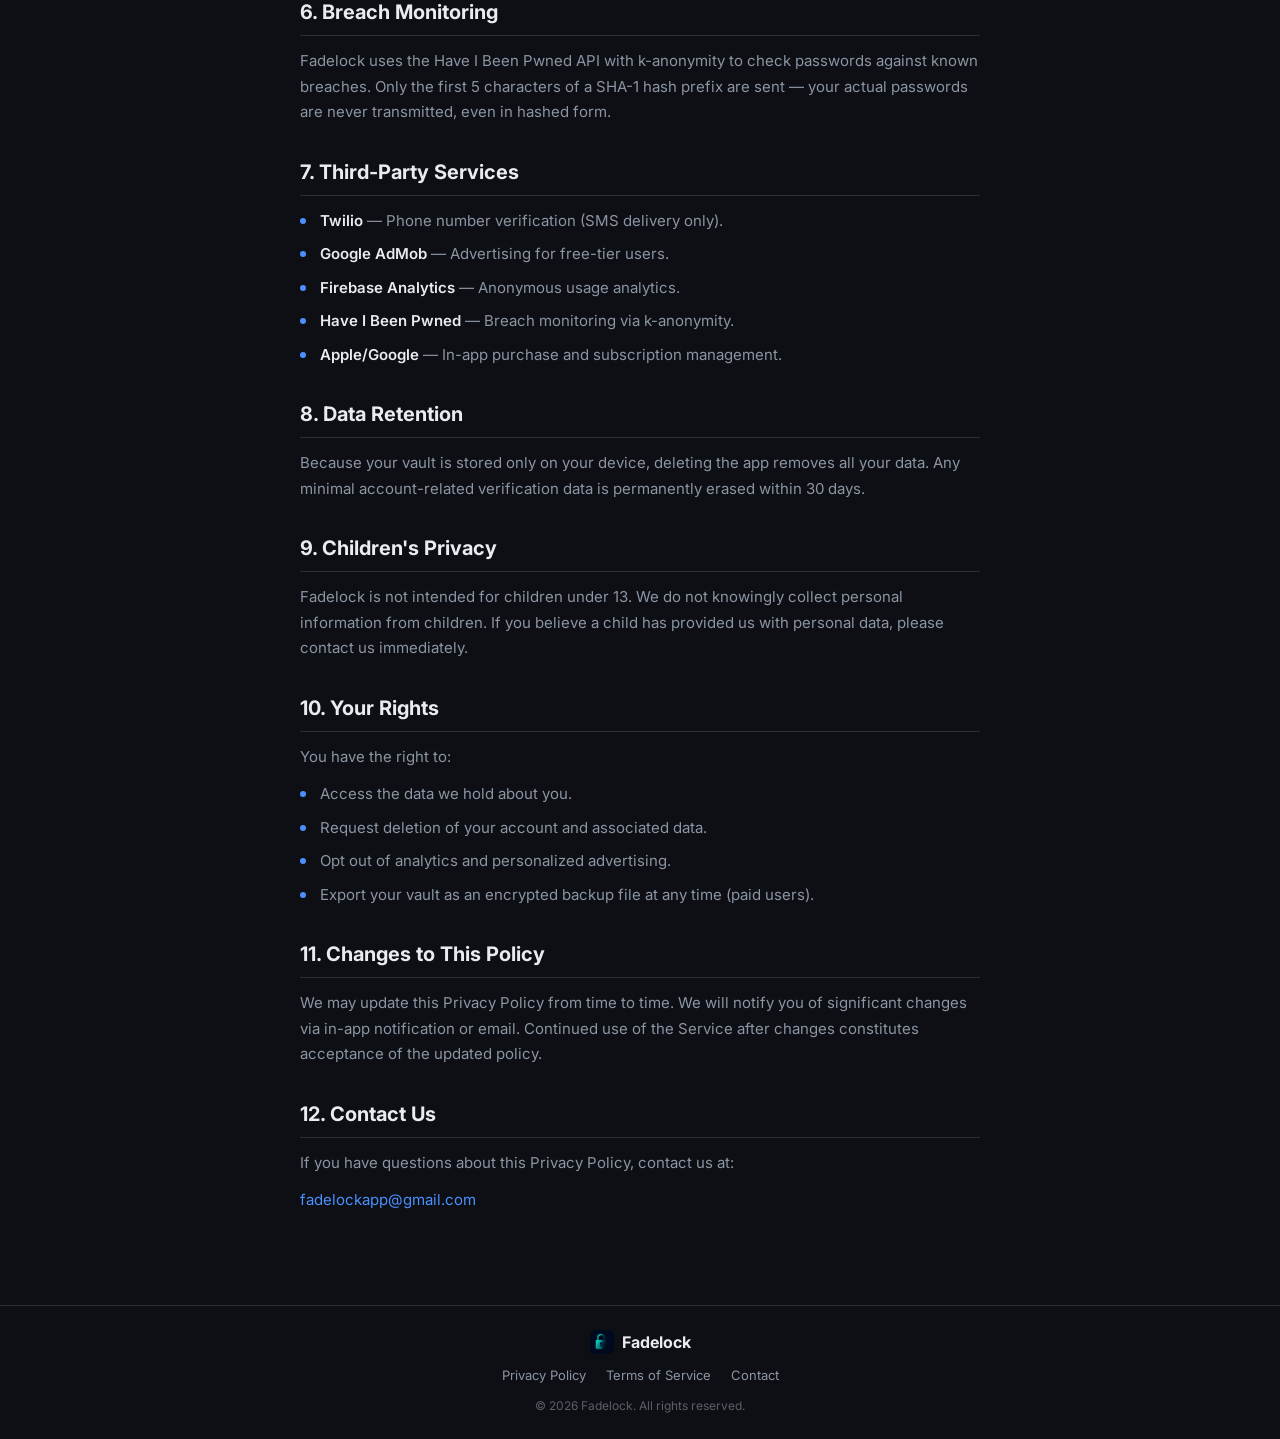
==== commit a3540a1a: "Update privacy.html" ====
--- a/privacy.html
+++ b/privacy.html
@@ -68,7 +68,7 @@
       <h2>4. How We Use Your Information</h2>
       <ul>
         <li>To verify your identity during registration.</li>
-        <li>To manage your subscription status.</li>
+        <li>To verify subscriptions and process in-app purchases.</li>
         <li>To send push notifications (breach alerts, expiry reminders) if enabled.</li>
         <li>To improve app performance and fix bugs via anonymous analytics.</li>
       </ul>
@@ -76,7 +76,7 @@
 
     <section>
       <h2>5. Data Storage and Security</h2>
-      <p>All sensitive data (passwords, credentials, encryption keys) is stored exclusively on your device using platform-native secure storage (iOS Keychain / Android Keystore). Your vault never leaves your device and is never uploaded to our servers or any cloud service. If you choose to move or back up your vault, Fadelock creates an encrypted backup file that you fully control and transfer yourself — for example via AirDrop, Messages, or your own storage. We never receive or hold a copy of that data.</p>
+      <p>All sensitive data (passwords, credentials, encryption keys) is stored exclusively on your device using platform-native secure storage (iOS Keychain / Android Keystore). Nothing is ever uploaded to our servers. To move your vault between devices, you create an encrypted backup file that you control. The only data that ever leaves your device is a short scrambled hash fragment used for privacy-preserving breach checks — never your actual passwords.</p>
     </section>
 
     <section>
@@ -97,7 +97,7 @@
 
     <section>
       <h2>8. Data Retention</h2>
-      <p>We retain minimal data. Your vault data lives only on your device, so deleting the app removes it. Verification tokens expire after use, and analytics data is aggregated and anonymized. If you delete your account, any account-related data we hold (such as subscription status records) is permanently erased within 30 days.</p>
+      <p>Because your vault is stored only on your device, deleting the app removes all your data. Any minimal account-related verification data is permanently erased within 30 days.</p>
     </section>
 
     <section>
